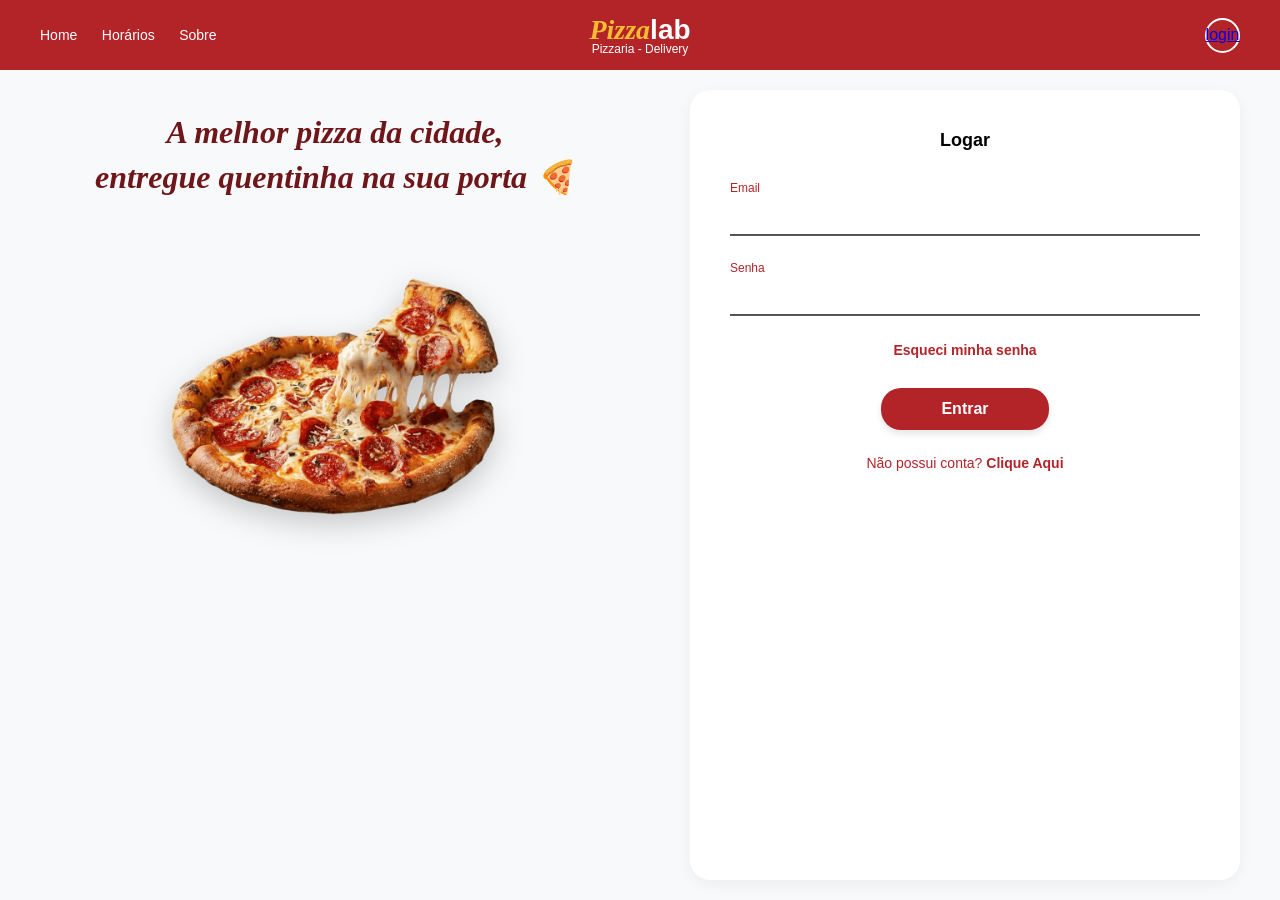
==== login.html @ 22dbb88d "Adiciona funcionalidade de autenticação ao login e implementa a adição de produtos ao pedido" ====
<!DOCTYPE html>
<html lang="pt-BR">
<head>
    <meta charset="UTF-8">
    <meta name="viewport" content="width=device-width, initial-scale=1.0">
    <title>PizzaLab - Login</title>
    <link rel="stylesheet" href="assets/css/global.css">

    <script type="module" src="./src/components/Header.js"></script>
</head>
<body>

    <header id="header-container"></header>

    <main class="main-container">
        <section class="hero-side">
            <h1>A melhor pizza da cidade,<br>entregue quentinha na sua porta 🍕</h1>
            <img src="assets/images/pizza-img.png" alt="Pizza demonstrativa" class="hero-pizza-img">
        </section>

        <section class="login-side">
            <div class="login-card">
                <div class="login-header">
                    <span>Logar</span>
                </div>

                <form>
                    <div class="input-group">
                        <label for="email">Email</label>
                        <input type="email" id="email" required>
                    </div>

                    <div class="input-group">
                        <label for="password">Senha</label>
                        <input type="password" id="password" required>
                    </div>

                    <a href="#" class="forgot-password">Esqueci minha senha</a>

                    <div>
                        <button type="submit" class="btn-submit" id="btn-login">Entrar</button>
                    </div>

                    <div class="signup-text">
                        Não possui conta? <a href="signup.html">Clique Aqui</a>
                    </div>
                </form>
            </div>
        </section>
    </main>
    <script type="module">
        import { fetchLogin } from "./src/services/api.js";
        document.getElementById('btn-login').addEventListener('click', async (e) => {
            e.preventDefault();
            const email = document.getElementById('email').value;
            const senha = document.getElementById('password').value;
            
            try {
                const data = await fetchLogin(email, senha);
                localStorage.setItem('token', data.token);
                alert('login realizado com sucesso!');
                window.location.href = 'index.html';
            } catch (error) {
                console.error(error);
                alert(error.message);
            }
        });
    </script>
</body>
</html>
---- assets/css/global.css ----
@import url('cardPizza.css');
@import url('carrinho.css');
@import url('containerMenu.css');
@import url('header.css');
@import url('login.css');

:root {
  --primary: #b32429;
  --dark: #1d3557;
  --light: #f1faee;
  --gray: #f8f9fa;
  --mobile: 768px;
  --tablet: 1024px;
  --desktop: 1200px;
}

* {
  margin: 0;
  padding: 0;
  box-sizing: border-box;
  font-family: 'Arial', sans-serif;
}

@media (max-width: var(--mobile)) {
  .main-container {
    flex-direction: column;
    padding: 20px;
  }
}

body {
  background-color: var(--gray);
  display: flex;
  flex-direction: column;
  height: 100vh;
}

.main-container {
  display: flex;
  flex: 1;
  overflow: hidden;
  padding: 20px;
  gap: 20px;
}
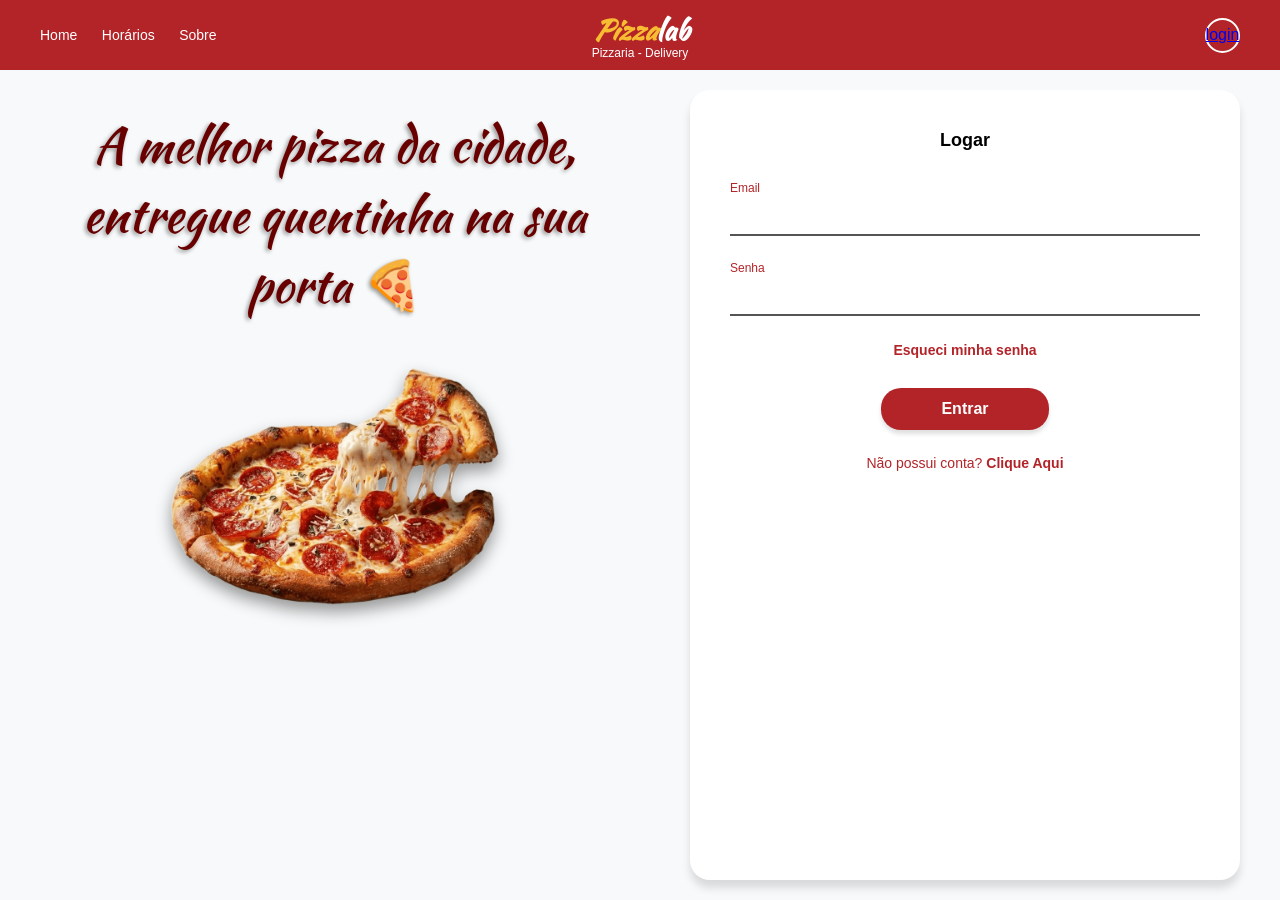
==== commit 8d1b7ee3: "Melhora o estilo dos botões e adiciona a fonte Kaushan Script ao projeto" ====
--- a/login.html
+++ b/login.html
@@ -5,6 +5,11 @@
     <meta name="viewport" content="width=device-width, initial-scale=1.0">
     <title>PizzaLab - Login</title>
     <link rel="stylesheet" href="assets/css/global.css">
+
+    <!-- fonte Kaushan Script do google -->
+    <link rel="preconnect" href="https://fonts.googleapis.com">
+    <link rel="preconnect" href="https://fonts.gstatic.com" crossorigin>
+    <link href="https://fonts.googleapis.com/css2?family=Kaushan+Script&family=Open+Sans:ital,wght@0,300..800;1,300..800&family=Roboto:ital,wght@0,100..900;1,100..900&display=swap" rel="stylesheet">
 
     <script type="module" src="./src/components/Header.js"></script>
 </head>
@@ -14,7 +19,7 @@
 
     <main class="main-container">
         <section class="hero-side">
-            <h1>A melhor pizza da cidade,<br>entregue quentinha na sua porta 🍕</h1>
+            <h1 class="hero-text">A melhor pizza da cidade,<br>entregue quentinha na sua porta 🍕</h1>
             <img src="assets/images/pizza-img.png" alt="Pizza demonstrativa" class="hero-pizza-img">
         </section>
 
--- a/assets/css/global.css
+++ b/assets/css/global.css
@@ -6,9 +6,14 @@
 
 :root {
   --primary: #b32429;
+  --primary-hover: #680000;
+  --secondary: #f7bc31;
   --dark: #1d3557;
   --light: #f1faee;
   --gray: #f8f9fa;
+  --muted: rgba(112, 112, 112, 0.4);
+  --text-shadow: #00000066;
+  --box-shadow: #00000020;
   --mobile: 768px;
   --tablet: 1024px;
   --desktop: 1200px;
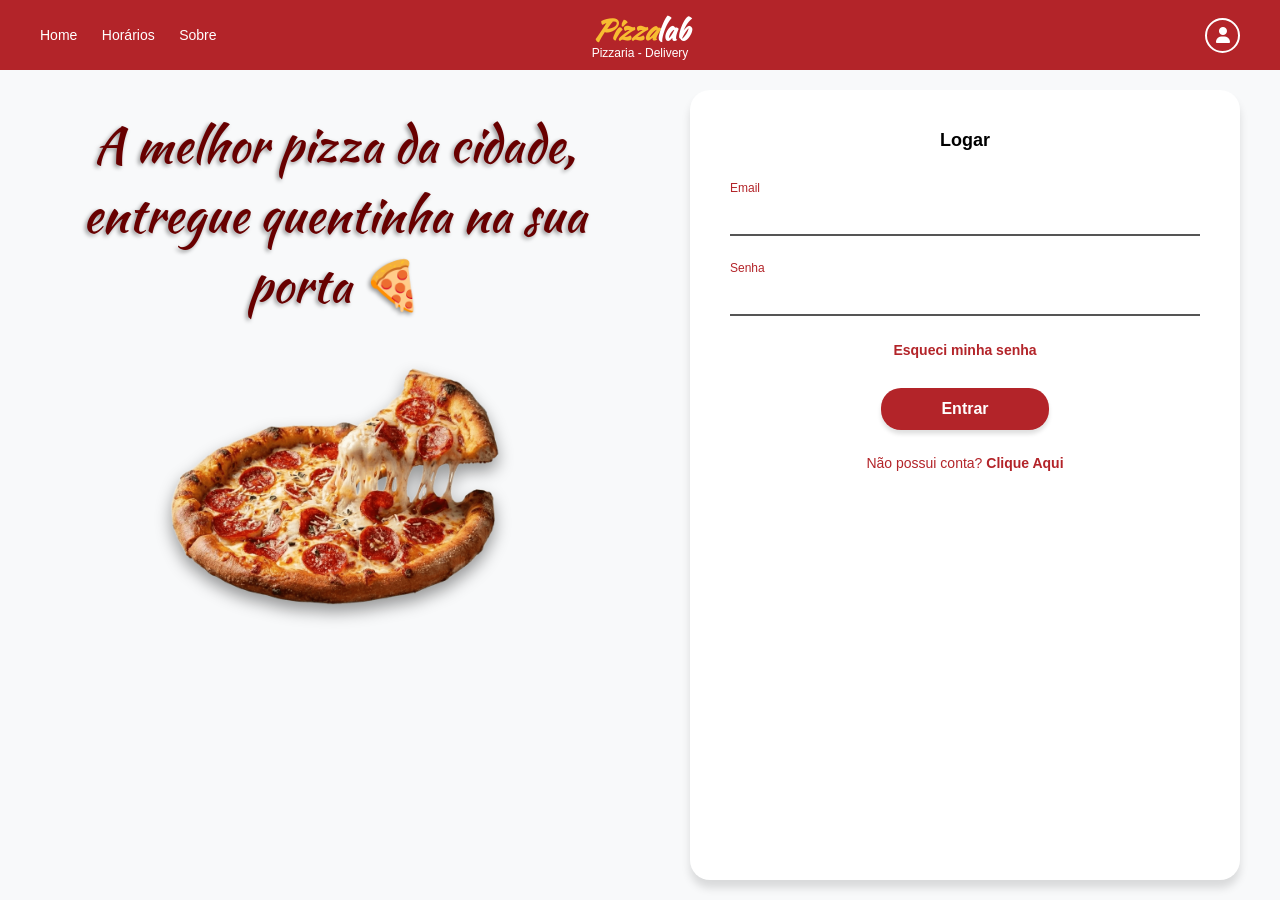
==== commit 6c96cd06: "Adiciona ícone de usuário com Font Awesome e melhora o estilo do header" ====
--- a/login.html
+++ b/login.html
@@ -11,6 +11,9 @@
     <link rel="preconnect" href="https://fonts.gstatic.com" crossorigin>
     <link href="https://fonts.googleapis.com/css2?family=Kaushan+Script&family=Open+Sans:ital,wght@0,300..800;1,300..800&family=Roboto:ital,wght@0,100..900;1,100..900&display=swap" rel="stylesheet">
 
+    <!-- link para icon de user-->
+    <link rel="stylesheet" href="https://cdnjs.cloudflare.com/ajax/libs/font-awesome/6.5.1/css/all.min.css">
+    
     <script type="module" src="./src/components/Header.js"></script>
 </head>
 <body>
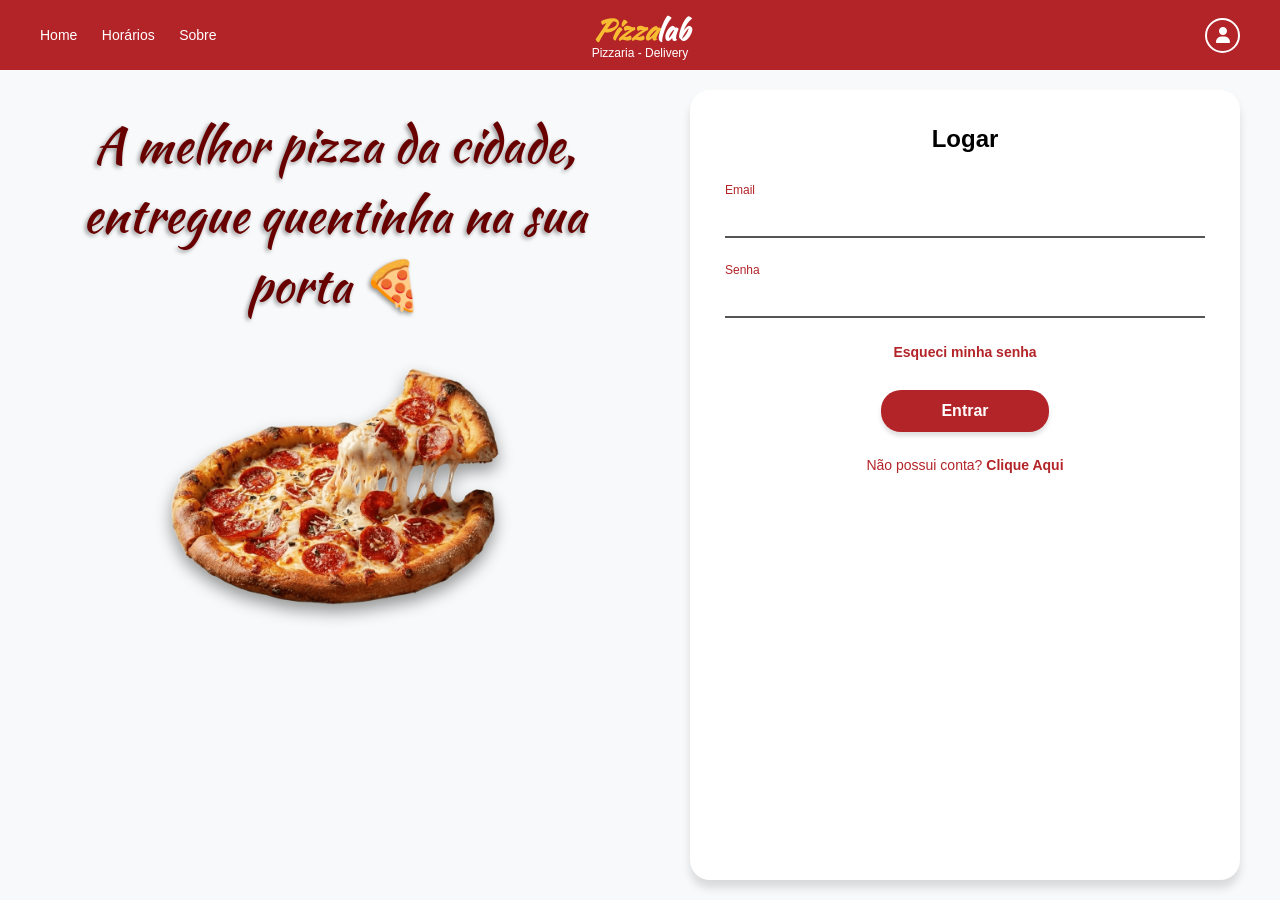
==== commit c7a1a5c2: "Adiciona novas funcionalidades de adição, edição e exclusão de produtos" ====
--- a/login.html
+++ b/login.html
@@ -14,7 +14,7 @@
     <!-- link para icon de user-->
     <link rel="stylesheet" href="https://cdnjs.cloudflare.com/ajax/libs/font-awesome/6.5.1/css/all.min.css">
     
-    <script type="module" src="./src/components/Header.js"></script>
+    <script type="module" src="./src/main.js"></script>
 </head>
 <body>
 
@@ -26,13 +26,13 @@
             <img src="assets/images/pizza-img.png" alt="Pizza demonstrativa" class="hero-pizza-img">
         </section>
 
-        <section class="login-side">
-            <div class="login-card">
-                <div class="login-header">
-                    <span>Logar</span>
+        <section class="form-side">
+            <div class="form-card">
+                <div class="header-container">
+                    <h2>Logar</h2>
                 </div>
 
-                <form>
+                <form class="card-container">
                     <div class="input-group">
                         <label for="email">Email</label>
                         <input type="email" id="email" required>
@@ -46,7 +46,7 @@
                     <a href="#" class="forgot-password">Esqueci minha senha</a>
 
                     <div>
-                        <button type="submit" class="btn-submit" id="btn-login">Entrar</button>
+                        <button type="submit" class="btn-submit btn-cta" id="btn-login">Entrar</button>
                     </div>
 
                     <div class="signup-text">
--- a/assets/css/global.css
+++ b/assets/css/global.css
@@ -1,8 +1,11 @@
 @import url('cardPizza.css');
-@import url('carrinho.css');
-@import url('containerMenu.css');
+@import url('asidePanel.css');
+@import url('container.css');
 @import url('header.css');
-@import url('login.css');
+@import url('form.css');
+@import url('heroCard.css');
+@import url('container.css');
+@import url('table.css');
 
 :root {
   --primary: #b32429;
